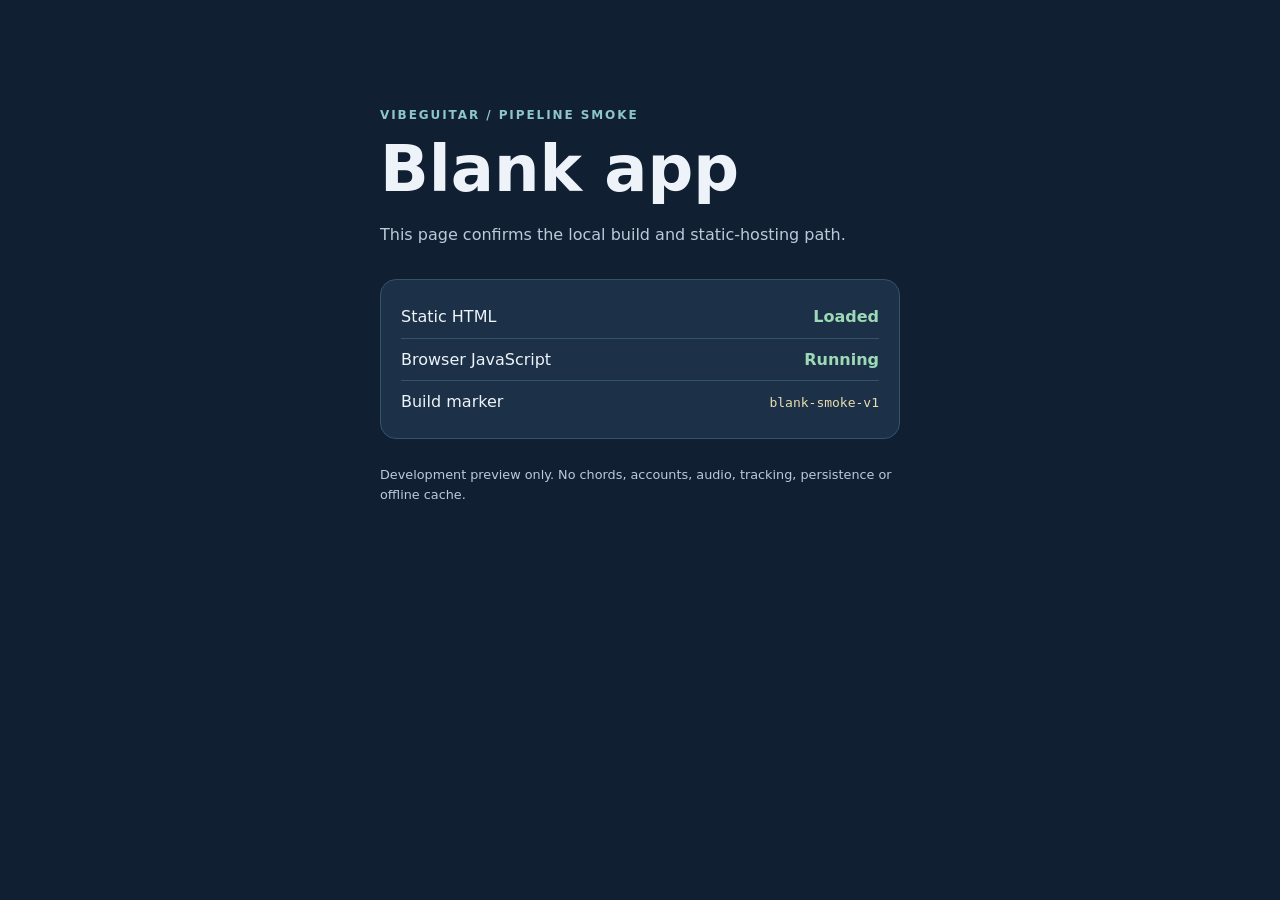
==== index.html @ 8b37a0ab "deploy: initial locally verified blank preview" ====
<!doctype html>
<html lang="en">
  <head>
    <meta charset="utf-8" />
    <meta name="viewport" content="width=device-width, initial-scale=1" />
    <meta name="theme-color" content="#102032" />
    <meta name="description" content="VibeGuitar blank deployment pipeline preview" />
    <title>VibeGuitar | Blank Pipeline</title>
    <link rel="stylesheet" href="./styles.css" />
    <script type="module" src="./app.js"></script>
  </head>
  <body>
    <main class="shell" aria-labelledby="page-title">
      <div class="kicker">VIBEGUITAR / PIPELINE SMOKE</div>
      <h1 id="page-title">Blank app</h1>
      <p>This page confirms the local build and static-hosting path.</p>
      <div class="panel">
        <div class="row"><span>Static HTML</span><strong>Loaded</strong></div>
        <div class="row"><span>Browser JavaScript</span><strong id="js-status">Not run</strong></div>
        <div class="row"><span>Build marker</span><code id="build-marker">blank-smoke-v1</code></div>
      </div>
      <p class="note">Development preview only. No chords, accounts, audio, tracking, persistence or offline cache.</p>
    </main>
  </body>
</html>
---- styles.css ----
* { box-sizing: border-box; }
html { color-scheme: dark; }
body { margin: 0; min-height: 100vh; font-family: system-ui, sans-serif; color: #eef3f9; background: #102032; }
.shell { width: min(100% - 2.5rem, 520px); margin: 0 auto; padding: 12vh 0 3rem; }
.kicker { color: #8dc6ca; letter-spacing: .16em; font-size: .75rem; font-weight: 750; }
h1 { font-size: clamp(2.4rem, 8vw, 4rem); margin: .6rem 0; }
p { color: #bbcad9; line-height: 1.6; }
.panel { margin-top: 2rem; padding: 1rem 1.25rem; border-radius: 16px; background: #1c3147; border: 1px solid #345269; }
.row { display: flex; align-items: baseline; gap: .75rem; justify-content: space-between; padding: .7rem 0; }
.row + .row { border-top: 1px solid #345269; }
strong { color: #9dd9b6; }
code { color: #e9dcb1; white-space: nowrap; }
.note { font-size: .8rem; margin-top: 1.6rem; }
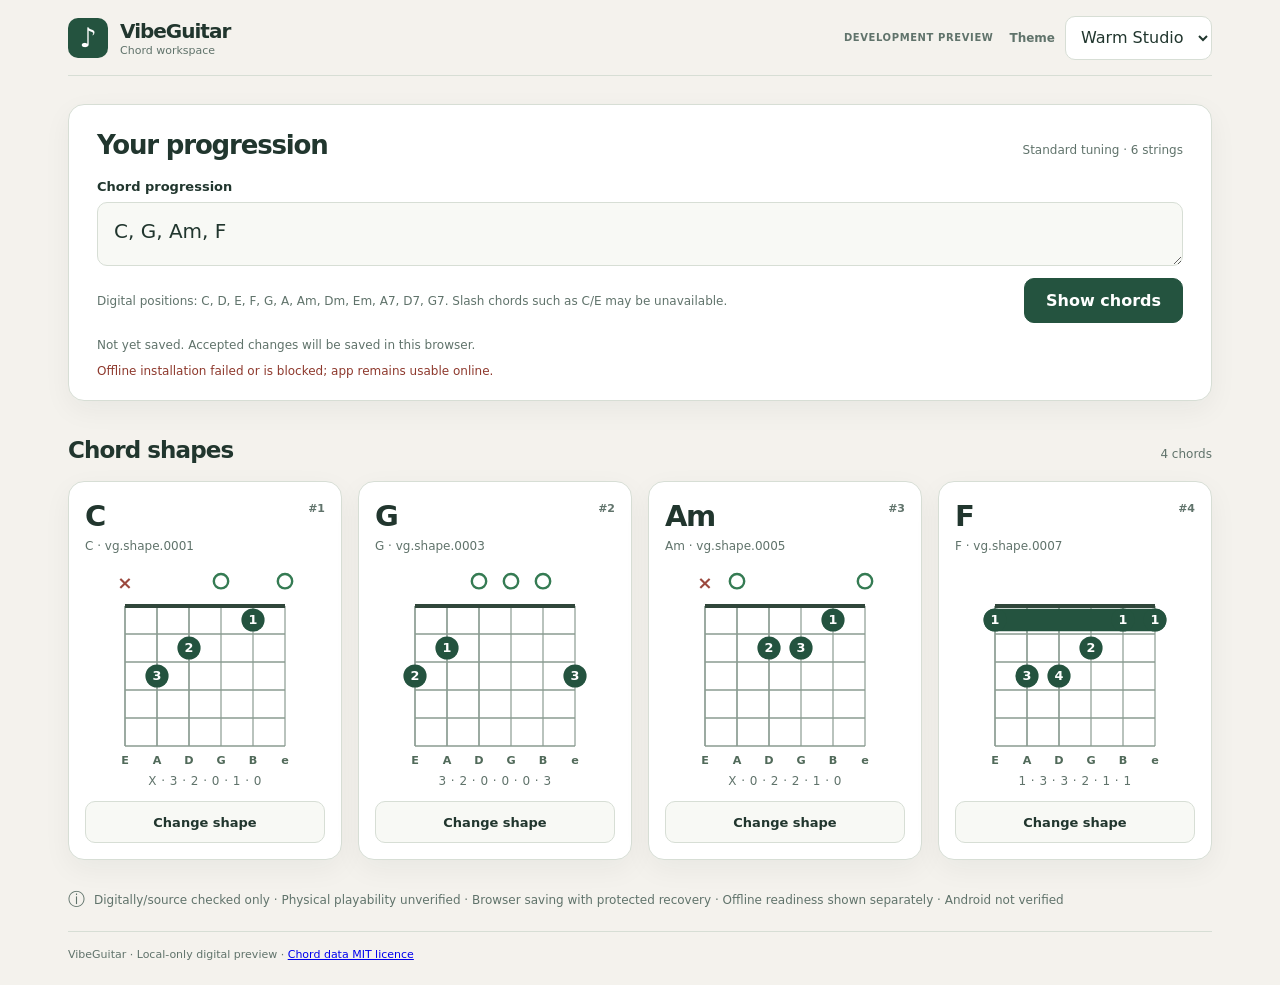
==== commit 95ab5261: "preview: publish verified VibeGuitar static MVP for Android testing Private source commit: c69fb69b3" ====
--- a/index.html
+++ b/index.html
@@ -1,25 +1,52 @@
 <!doctype html>
-<html lang="en">
-  <head>
-    <meta charset="utf-8" />
-    <meta name="viewport" content="width=device-width, initial-scale=1" />
-    <meta name="theme-color" content="#102032" />
-    <meta name="description" content="VibeGuitar blank deployment pipeline preview" />
-    <title>VibeGuitar | Blank Pipeline</title>
-    <link rel="stylesheet" href="./styles.css" />
-    <script type="module" src="./app.js"></script>
-  </head>
-  <body>
-    <main class="shell" aria-labelledby="page-title">
-      <div class="kicker">VIBEGUITAR / PIPELINE SMOKE</div>
-      <h1 id="page-title">Blank app</h1>
-      <p>This page confirms the local build and static-hosting path.</p>
-      <div class="panel">
-        <div class="row"><span>Static HTML</span><strong>Loaded</strong></div>
-        <div class="row"><span>Browser JavaScript</span><strong id="js-status">Not run</strong></div>
-        <div class="row"><span>Build marker</span><code id="build-marker">blank-smoke-v1</code></div>
+<html lang="en" data-theme="warm">
+<head>
+  <meta charset="UTF-8">
+  <meta name="viewport" content="width=device-width, initial-scale=1, viewport-fit=cover">
+  <meta name="theme-color" content="#F4F2ED">
+  <meta name="description" content="VibeGuitar internal digital chord preview; 16 source-checked positions, physical technique unverified.">
+  <link rel="icon" href="data:image/svg+xml,%3Csvg xmlns='http://www.w3.org/2000/svg' viewBox='0 0 100 100'%3E%3Crect width='100' height='100' rx='22' fill='%2324533F'/%3E%3Ctext x='50' y='70' text-anchor='middle' font-size='63' fill='white'%3E%E2%99%AA%3C/text%3E%3C/svg%3E">
+  <link rel="manifest" href="./manifest.webmanifest">
+  <link rel="apple-touch-icon" href="./icons/vibeguitar-192.png">
+  <link rel="stylesheet" href="./styles.css">
+  <script type="module" src="./app.js"></script>
+  <title>VibeGuitar • Development Preview</title>
+</head>
+<body>
+<div class="shell">
+  <header class="topbar">
+    <div class="brand"><div class="brand-logo" aria-hidden="true">♪</div><div><strong>VibeGuitar</strong><small>Chord workspace</small></div></div>
+    <div class="header-actions"><span class="edition">DEVELOPMENT PREVIEW</span><label for="theme-select" class="theme-label">Theme</label><select id="theme-select" name="theme" aria-label="Theme"><option value="warm">Warm Studio</option><option value="dark">Studio Dark</option><option value="clean">Clean Utility</option></select></div>
+  </header>
+  <main>
+    <section class="composer panel" aria-labelledby="compose-title">
+      <div class="panel-heading"><h1 id="compose-title">Your progression</h1><span class="tiny">Standard tuning · 6 strings</span></div>
+      <form id="progression-form" novalidate>
+        <label for="progression-input" class="field-label">Chord progression</label>
+        <textarea id="progression-input" name="progression" rows="1" spellcheck="false" autocomplete="off" aria-describedby="progression-help form-feedback" aria-invalid="false">C, G, Am, F</textarea>
+        <div class="input-foot"><p id="progression-help" class="input-hint">Digital positions: C, D, E, F, G, A, Am, Dm, Em, A7, D7, G7. Slash chords such as C/E may be unavailable.</p><button type="submit" class="primary">Show chords</button></div>
+      </form>
+      <div class="session-line" aria-label="Session persistence">
+        <p id="session-status" data-phase="unstarted" aria-live="polite" role="status"></p>
+        <button type="button" id="session-retry" class="secondary session-action" hidden>Retry saving</button>
+        <button type="button" id="session-replace" class="secondary session-action" hidden>Replace saved session…</button>
       </div>
-      <p class="note">Development preview only. No chords, accounts, audio, tracking, persistence or offline cache.</p>
-    </main>
-  </body>
+      <p id="offline-status" class="offline-status" data-phase="unknown" aria-live="polite" role="status">Offline files not verified yet.</p>
+      <p id="update-status" class="update-status" data-phase="hidden" aria-live="polite" role="status" hidden></p>
+      <p id="draft-status" class="draft-status" aria-live="polite"></p>
+      <div id="form-feedback" class="feedback" aria-live="polite" role="status"></div>
+    </section>
+    <section class="shapes" aria-labelledby="shapes-title"><div class="section-head"><h2 id="shapes-title">Chord shapes</h2><p class="count-label" id="progression-count"></p></div><div id="chord-cards" class="cards"></div></section>
+    <aside class="preview-warning" aria-label="Development preview limitations"><span aria-hidden="true">ⓘ</span><p>Digitally/source checked only · Physical playability unverified · Browser saving with protected recovery · Offline readiness shown separately · Android not verified</p></aside>
+  </main>
+  <footer>VibeGuitar · Local-only digital preview · <a href="./third-party/chords-db-LICENSE.txt">Chord data MIT licence</a></footer>
+</div>
+<dialog id="shape-dialog" aria-labelledby="dialog-title" aria-describedby="dialog-help">
+  <div class="dialog-shell"><div class="dialog-head"><h2 id="dialog-title">Choose a position</h2><button id="dialog-close" type="button" class="icon-close" aria-label="Cancel and close inspector">×</button></div>
+    <p id="dialog-help" class="dialog-help">Preview a position. Only Apply changes this chord.</p>
+    <div class="dialog-layout"><div id="dialog-preview" class="dialog-preview"></div><div><p class="field-label">Available digital positions</p><div id="dialog-options" class="option-list"></div></div></div>
+    <div class="dialog-actions"><button id="dialog-cancel" type="button" class="secondary">Cancel</button><button id="dialog-apply" type="button" class="primary">Apply to this chord</button></div>
+  </div>
+</dialog>
+</body>
 </html>
--- a/styles.css
+++ b/styles.css
@@ -1,13 +1,86 @@
-* { box-sizing: border-box; }
-html { color-scheme: dark; }
-body { margin: 0; min-height: 100vh; font-family: system-ui, sans-serif; color: #eef3f9; background: #102032; }
-.shell { width: min(100% - 2.5rem, 520px); margin: 0 auto; padding: 12vh 0 3rem; }
-.kicker { color: #8dc6ca; letter-spacing: .16em; font-size: .75rem; font-weight: 750; }
-h1 { font-size: clamp(2.4rem, 8vw, 4rem); margin: .6rem 0; }
-p { color: #bbcad9; line-height: 1.6; }
-.panel { margin-top: 2rem; padding: 1rem 1.25rem; border-radius: 16px; background: #1c3147; border: 1px solid #345269; }
-.row { display: flex; align-items: baseline; gap: .75rem; justify-content: space-between; padding: .7rem 0; }
-.row + .row { border-top: 1px solid #345269; }
-strong { color: #9dd9b6; }
-code { color: #e9dcb1; white-space: nowrap; }
-.note { font-size: .8rem; margin-top: 1.6rem; }
+/* V04-Lite: one component layout, three semantic-token presets. */
+:root {
+  font-family:system-ui,-apple-system,"Segoe UI",sans-serif;font-synthesis:none;color-scheme:light;
+  --vg-bg:#F4F2ED;--vg-surface:#FFFFFF;--vg-soft:#F8F9F5;--vg-text:#21362E;
+  --vg-muted:#60736B;--vg-border:#D7DED5;--vg-accent:#24533F;--vg-on-accent:#FFFFFF;
+  --vg-hover:#193D2D;--vg-focus:#267855;--vg-selected:#E7F2E8;
+  --vg-error:#8E392D;--vg-error-bg:#F9EBE7;--vg-success:#246344;--vg-success-bg:#EDF5EC;
+  --vg-diagram-grid:#8A9B91;--vg-diagram-nut:#30463A;--vg-diagram-dot:#24533F;
+  --vg-diagram-open:#357B53;--vg-diagram-mute:#9B493E;--vg-diagram-label:#516A5A;
+  --vg-card-radius:16px;--vg-control-radius:10px;--vg-shadow:0 9px 28px rgba(27,47,33,.05);
+}
+:root[data-theme="dark"] {
+  color-scheme:dark;--vg-bg:#161C20;--vg-surface:#242C31;--vg-soft:#1D2529;
+  --vg-text:#F1F4F2;--vg-muted:#B9C4BE;--vg-border:#465159;
+  --vg-accent:#B3DB9A;--vg-on-accent:#142016;--vg-hover:#CCEAB6;--vg-focus:#D2F5B7;
+  --vg-selected:#344D3D;--vg-error:#F5B6A9;--vg-error-bg:#4C2F31;
+  --vg-success:#B3DB9A;--vg-success-bg:#304634;
+  --vg-diagram-grid:#98ADA3;--vg-diagram-nut:#D5E2DC;--vg-diagram-dot:#B3DB9A;
+  --vg-diagram-open:#B3DB9A;--vg-diagram-mute:#F2A99D;--vg-diagram-label:#C0D0C8;
+  --vg-card-radius:12px;--vg-control-radius:9px;--vg-shadow:0 10px 28px rgba(0,0,0,.18);
+}
+:root[data-theme="clean"] {
+  --vg-bg:#EDF0F5;--vg-surface:#FFFFFF;--vg-soft:#F7F9FC;
+  --vg-text:#22334E;--vg-muted:#5A6782;--vg-border:#D3DAE6;
+  --vg-accent:#365B99;--vg-on-accent:#FFFFFF;--vg-hover:#28477C;--vg-focus:#365B99;
+  --vg-selected:#E7EEFB;--vg-error:#9C3634;--vg-error-bg:#FCEDEC;
+  --vg-success:#286647;--vg-success-bg:#E9F5EE;
+  --vg-diagram-grid:#8496AF;--vg-diagram-nut:#354C6B;--vg-diagram-dot:#365B99;
+  --vg-diagram-open:#365B99;--vg-diagram-mute:#9C3634;--vg-diagram-label:#52698A;
+  --vg-card-radius:10px;--vg-control-radius:8px;--vg-shadow:0 8px 24px rgba(27,49,88,.05);
+}
+*{box-sizing:border-box}html,body{background:var(--vg-bg)}body{margin:0;color:var(--vg-text)}
+button,textarea,select{font:inherit}button{cursor:pointer}button:disabled{opacity:.65;cursor:not-allowed}
+button:focus-visible,textarea:focus-visible,select:focus-visible{outline:3px solid var(--vg-focus);outline-offset:3px}
+.shell{max-width:1200px;margin:auto;padding:0 28px}
+.topbar{min-height:76px;display:flex;justify-content:space-between;align-items:center;gap:20px;border-bottom:1px solid var(--vg-border)}
+.brand{display:flex;align-items:center;gap:12px}.brand-logo{width:40px;height:40px;display:grid;place-items:center;border-radius:var(--vg-control-radius);background:var(--vg-accent);color:var(--vg-on-accent);font-size:27px}
+.brand strong{display:block;font-size:20px;letter-spacing:-.05em}.brand small{display:block;font-size:11px;color:var(--vg-muted);margin-top:1px}
+.header-actions{display:flex;align-items:center;gap:10px}.edition{font-size:10px;color:var(--vg-muted);letter-spacing:.06em;font-weight:700;margin-right:6px}
+.theme-label{font-size:12px;color:var(--vg-muted);font-weight:700}
+#theme-select{background:var(--vg-surface);border:1px solid var(--vg-border);color:var(--vg-text);border-radius:var(--vg-control-radius);padding:9px 11px;min-height:44px;max-width:175px}
+main{padding-top:28px}.panel,.chord-card{background:var(--vg-surface);border:1px solid var(--vg-border);border-radius:var(--vg-card-radius);box-shadow:var(--vg-shadow)}
+.composer{padding:25px 28px 20px}.panel-heading,.section-head{display:flex;justify-content:space-between;align-items:baseline;gap:14px}
+.panel-heading h1{font-size:26px;line-height:1.2;letter-spacing:-.045em;margin:0}.section-head h2{font-size:23px;letter-spacing:-.04em;margin:0}
+.tiny,.count-label{font-size:12px;color:var(--vg-muted);margin:0}.field-label{display:block;font-weight:700;font-size:13px;margin:18px 0 8px}
+.composer textarea{width:100%;display:block;min-height:64px;resize:vertical;background:var(--vg-soft);color:var(--vg-text);border:1px solid var(--vg-border);border-radius:var(--vg-control-radius);padding:14px 16px;font-size:20px;line-height:1.4}
+.input-foot{display:flex;align-items:center;justify-content:space-between;gap:16px;margin-top:12px}.input-hint{color:var(--vg-muted);font-size:12px;line-height:1.5;margin:0}
+.primary,.secondary{min-height:44px;font-weight:750;border-radius:var(--vg-control-radius);white-space:nowrap;padding:12px 21px}
+.primary{background:var(--vg-accent);color:var(--vg-on-accent);border:1px solid var(--vg-accent)}.primary:hover{background:var(--vg-hover);border-color:var(--vg-hover)}
+.secondary{background:var(--vg-surface);border:1px solid var(--vg-border);color:var(--vg-text)}.secondary:hover{background:var(--vg-soft)}
+.draft-status{margin:12px 0 0;font-size:12px;font-weight:700}.draft-status:empty{display:none}.draft-status.applied{color:var(--vg-success)}.draft-status.pending{color:var(--vg-error)}
+.feedback{margin-top:12px;padding:11px 14px;border-radius:var(--vg-control-radius);background:var(--vg-error-bg);color:var(--vg-error);font-size:13px;line-height:1.5;white-space:pre-wrap}.feedback:empty{display:none}.feedback.ok{background:var(--vg-success-bg);color:var(--vg-success)}
+.composer textarea[aria-invalid="true"]{border-color:var(--vg-error);outline-color:var(--vg-error)}
+.shapes{padding:36px 0 14px}.section-head{margin-bottom:18px}.cards{display:grid;grid-template-columns:repeat(4,minmax(0,1fr));gap:16px}
+.chord-card{min-width:0;padding:20px 16px 16px}.card-top{display:flex;justify-content:space-between;align-items:start;gap:8px}.card-name{font-size:29px;letter-spacing:-.05em;line-height:1;margin:0}.card-index{font-size:11px;color:var(--vg-muted);font-weight:700}
+.chord-sub{font-size:12px;color:var(--vg-muted);margin:7px 0 4px;line-height:1.35;min-height:16px}.diagram{width:100%;height:auto;display:block;max-height:235px}
+.card-pattern{display:block;text-align:center;color:var(--vg-muted);font-size:12px;font-variant-numeric:tabular-nums;letter-spacing:.04em;margin:0 0 13px}
+.card-button{width:100%;min-height:42px;background:var(--vg-soft);color:var(--vg-text);border:1px solid var(--vg-border);border-radius:var(--vg-control-radius);padding:10px;font-size:13px;font-weight:700}.card-button:hover{background:var(--vg-selected)}
+.preview-warning{display:flex;align-items:center;gap:9px;margin:14px 0 20px;color:var(--vg-muted)}.preview-warning>span{font-size:17px}.preview-warning p{font-size:12px;line-height:1.5;margin:0}
+footer{border-top:1px solid var(--vg-border);padding:16px 0 24px;color:var(--vg-muted);font-size:11px}
+dialog{padding:0;width:min(750px,calc(100% - 28px));max-height:calc(100% - 28px);overflow:auto;border:1px solid var(--vg-border);border-radius:var(--vg-card-radius);background:var(--vg-surface);color:var(--vg-text);box-shadow:0 25px 80px rgba(0,0,0,.3)}dialog::backdrop{background:rgba(6,18,18,.68)}
+.dialog-shell{padding:24px 27px}.dialog-head{display:flex;justify-content:space-between;align-items:start;gap:15px}.dialog-head h2{margin:0;font-size:25px;letter-spacing:-.04em}.icon-close{width:44px;height:44px;background:var(--vg-soft);color:var(--vg-text);border:1px solid var(--vg-border);border-radius:var(--vg-control-radius);font-size:27px;line-height:1}
+.dialog-help{font-size:13px;color:var(--vg-muted);line-height:1.5;margin:7px 0 20px}.dialog-layout{display:grid;grid-template-columns:minmax(0,1fr) minmax(0,1.05fr);gap:22px}.dialog-preview{background:var(--vg-soft);border:1px solid var(--vg-border);border-radius:var(--vg-control-radius);min-width:0;padding:13px}.dialog-preview h3{margin:0 0 8px;font-size:16px}.dialog-preview .diagram{max-height:255px}.dialog-preview .card-pattern{margin:0}
+.dialog-layout .field-label{margin:0 0 9px}.option-list{display:grid;gap:9px}.option{display:flex;align-items:center;justify-content:space-between;gap:10px;border:1px solid var(--vg-border);border-radius:var(--vg-control-radius);padding:13px 14px;min-height:50px;background:var(--vg-surface);color:var(--vg-text);text-align:left}.option[aria-pressed="true"]{border-color:var(--vg-focus);background:var(--vg-selected)}.option strong{font-size:13px}.option small{display:block;font-size:11px;color:var(--vg-muted);margin-top:4px}.option .tick{font-size:20px;color:var(--vg-success)}.dialog-actions{border-top:1px solid var(--vg-border);margin-top:21px;padding-top:18px;display:flex;justify-content:flex-end;gap:10px}
+@media(max-width:1024px){.cards{grid-template-columns:repeat(2,minmax(0,1fr))}}
+@media(max-width:620px){.shell{padding:0 16px}.topbar{min-height:70px;gap:8px}.brand{gap:8px}.brand strong{font-size:18px}.brand-logo{width:35px;height:35px;font-size:24px}.brand small,.edition,.theme-label,.tiny{display:none}#theme-select{min-height:44px;max-width:156px;font-size:12px;padding:8px}main{padding-top:16px}.composer{padding:20px 17px}.panel-heading h1{font-size:23px}.field-label{margin-top:15px}.composer textarea{min-height:58px;font-size:18px;padding:13px 12px}.input-foot{flex-direction:column;align-items:stretch}.input-hint{order:2}.primary{width:100%}.shapes{padding-top:27px}.section-head h2{font-size:22px}.cards{grid-template-columns:minmax(0,1fr);gap:12px}.chord-card{padding:19px}.diagram{max-height:250px}.dialog-shell{padding:18px}.dialog-layout{grid-template-columns:1fr;gap:18px}.dialog-preview .diagram{max-height:190px}.dialog-actions{display:grid;grid-template-columns:1fr 1fr}.dialog-actions button{padding:11px 8px;font-size:12px}}
+@media(max-width:355px){.shell{padding:0 12px}.brand strong{font-size:16px}#theme-select{max-width:132px;font-size:11px}.dialog-head h2{font-size:22px}}
+@media(prefers-reduced-motion:no-preference){button,select{transition:background-color .12s ease,border-color .12s ease}}
+
+/* M3-L status and explicit recovery controls, no change to the three V04 themes. */
+.session-line{display:flex;align-items:center;flex-wrap:wrap;gap:9px;margin-top:13px}
+#session-status{font-size:12px;line-height:1.5;color:var(--vg-muted);margin:0;flex:1 1 270px}
+#session-status[data-phase="saved"]{color:var(--vg-success)}
+#session-status[data-phase="protected"],#session-status[data-phase="unsaved"],
+#session-status[data-phase="memory-only"],#session-status[data-phase="foundation-error"]{color:var(--vg-error)}
+.session-action{font-size:12px;padding:8px 11px;min-height:38px;white-space:normal}
+.session-action[hidden]{display:none}
+
+/* M4-A offline readiness is separate from M3-L storage and M1 catalogue state. */
+.offline-status{font-size:12px;line-height:1.5;color:var(--vg-muted);margin:8px 0 0}
+.offline-status[data-phase="ready"]{color:var(--vg-success)}
+.offline-status[data-phase="incomplete"],.offline-status[data-phase="unsupported"]{color:var(--vg-error)}
+/* M4-U2 verified waiting-release notice, separate from storage and offline indicators. */
+.update-status{margin:8px 0 0;padding:10px 12px;border:1px solid var(--vg-border);border-radius:var(--vg-control-radius);font-size:12px;line-height:1.5;color:var(--vg-muted);background:var(--vg-soft)}
+.update-status[hidden]{display:none}
+.update-status[data-phase="deferred"]{border-color:var(--vg-error);color:var(--vg-error)}
